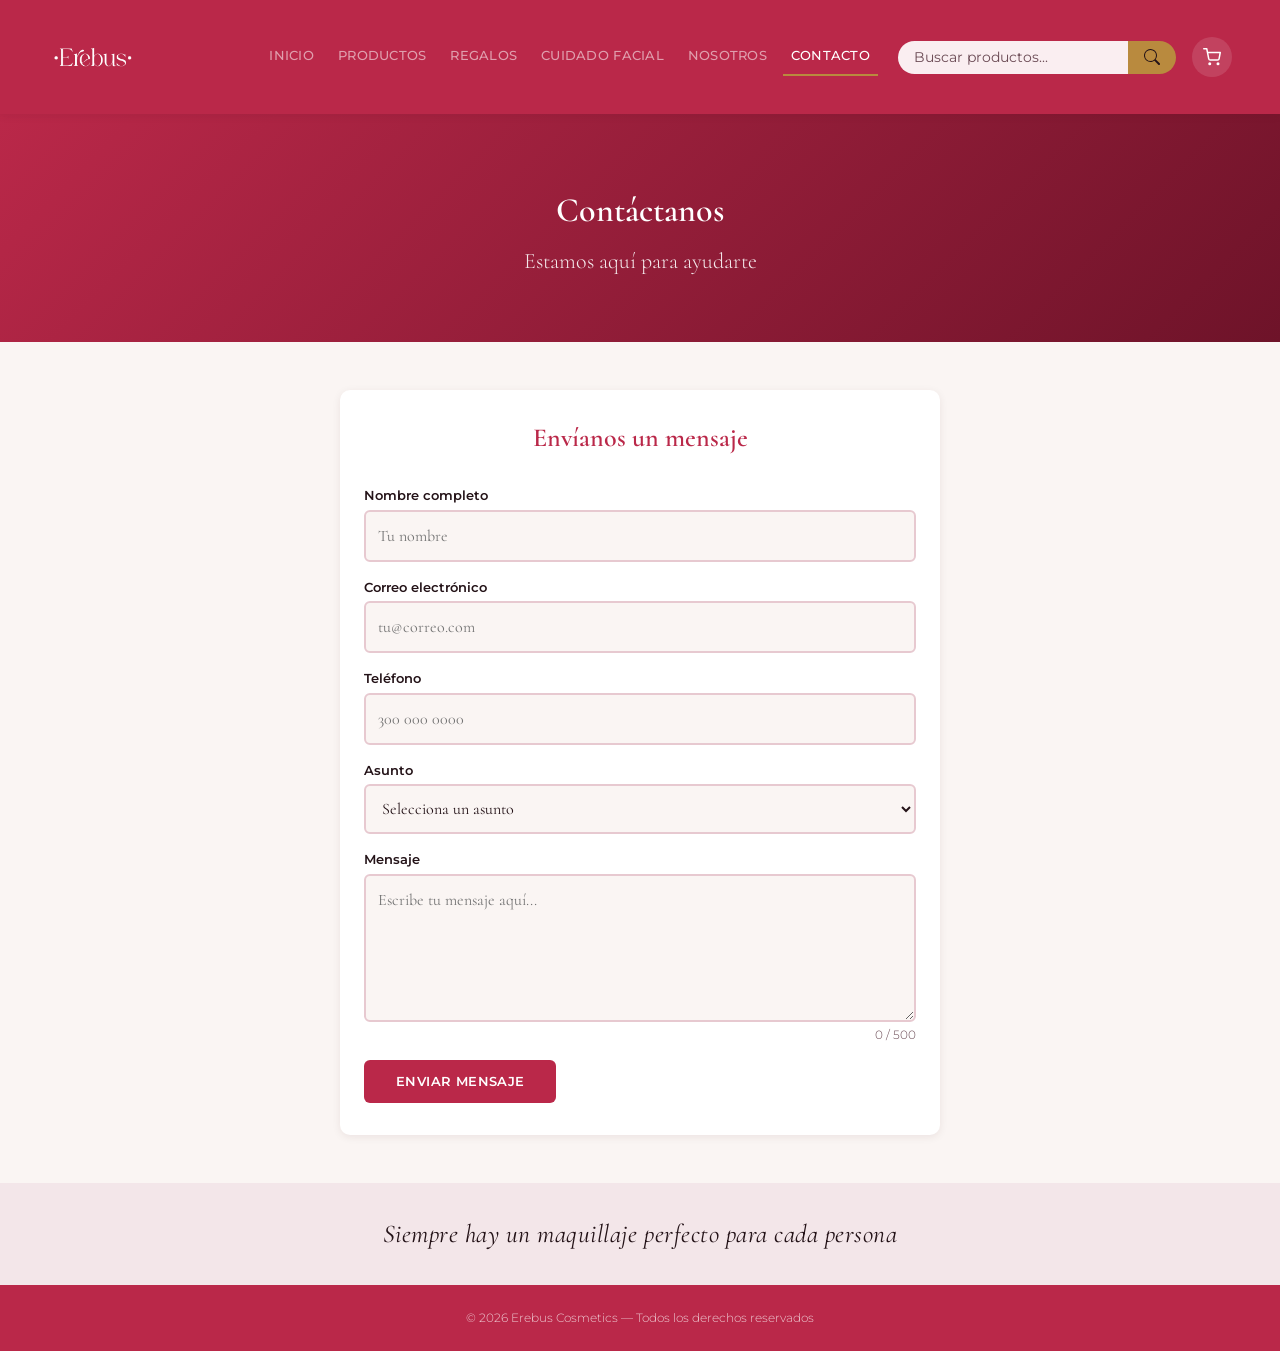
==== contacto.html @ d65393b6 "Actividad práctica 21" ====
<!DOCTYPE html>
<html lang="es">
<head>
    <meta charset="UTF-8">
    <meta name="viewport" content="width=device-width, initial-scale=1.0">
    <link rel="preconnect" href="https://fonts.googleapis.com">
    <link rel="preconnect" href="https://fonts.gstatic.com" crossorigin>
    <link href="https://fonts.googleapis.com/css2?family=Cormorant:ital,wght@0,300..700;1,300..700&family=Montserrat:ital,wght@0,100..900;1,100..900&display=swap" rel="stylesheet">
    <title>Contacto | Erebus Cosmetics</title>
    <link href="https://cdn.jsdelivr.net/npm/bootstrap@5.2.3/dist/css/bootstrap.min.css" rel="stylesheet" integrity="sha384-rbsA2VBKQhggwzxH7pPCaAqO46MgnOM80zW1RWuH61DGLwZJEdK2Kadq2F9CUG65" crossorigin="anonymous">
    <link rel="stylesheet" href="styles/css/main.css" />
</head>
<body>

    <!-- ===== BLOQUE: navbar (Bootstrap) ===== -->
    <nav class="navbar navbar-expand-lg navbar-dark navbar-erebus sticky-top">
        <div class="container-fluid px-4 px-lg-5">
            <a class="navbar-brand" href="index.html">
                <img src="img/erebus-logo.png" alt="Logo Erebus" class="navbar-erebus__logo">
            </a>
            <button class="navbar-toggler" type="button" data-bs-toggle="collapse" data-bs-target="#navErebus" aria-controls="navErebus" aria-expanded="false" aria-label="Abrir menú">
                <span class="navbar-toggler-icon"></span>
            </button>
            <div class="collapse navbar-collapse" id="navErebus">
                <ul class="navbar-nav ms-auto mb-2 mb-lg-0 align-items-lg-center">
                    <li class="nav-item">
                        <a class="nav-link" href="index.html">Inicio</a>
                    </li>
                    <li class="nav-item">
                        <a class="nav-link" href="maquillaje.html">Productos</a>
                    </li>
                    <li class="nav-item">
                        <a class="nav-link" href="regalos.html">Regalos</a>
                    </li>
                    <li class="nav-item">
                        <a class="nav-link" href="cuidado-facial.html">Cuidado Facial</a>
                    </li>
                    <li class="nav-item">
                        <a class="nav-link" href="nosotros.html">Nosotros</a>
                    </li>
                    <li class="nav-item">
                        <a class="nav-link active" aria-current="page" href="contacto.html">Contacto</a>
                    </li>
                </ul>
                <form class="navbar-erebus__buscador d-flex" role="search">
                    <input class="form-control" type="search" name="buscar" placeholder="Buscar productos..." aria-label="Buscar productos">
                    <button class="btn" type="submit" aria-label="Buscar">
                        <svg xmlns="http://www.w3.org/2000/svg" width="16" height="16" viewBox="0 0 16 16" fill="currentColor" aria-hidden="true">
                            <path d="M11.742 10.344a6.5 6.5 0 1 0-1.397 1.398h-.001q.044.06.098.115l3.85 3.85a1 1 0 0 0 1.415-1.414l-3.85-3.85a1 1 0 0 0-.115-.1zM12 6.5a5.5 5.5 0 1 1-11 0 5.5 5.5 0 0 1 11 0"/>
                        </svg>
                    </button>
                </form>
                <a class="navbar-erebus__carrito" href="#" aria-label="Ver carrito">
                    <img src="img/shopping-cart.svg" alt="">
                </a>
            </div>
        </div>
    </nav>

    <main>

        <!-- ===== BLOQUE: banner ===== -->
        <section class="banner">
            <h2 class="banner__titulo">Contáctanos</h2>
            <p class="banner__descripcion">Estamos aquí para ayudarte</p>
        </section>

        <!-- ===== BLOQUE: formulario-contacto =====
             Formulario principal de contacto -->
        <section class="formulario-contacto">

            <h2 class="formulario-contacto__titulo">Envíanos un mensaje</h2>

            <form class="formulario-contacto__form">

                <!-- ELEMENTO: formulario-contacto__grupo — campo nombre -->
                <div class="formulario-contacto__grupo">
                    <label class="formulario-contacto__etiqueta" for="nombre">Nombre completo</label>
                    <input
                        class="formulario-contacto__campo"
                        type="text"
                        id="nombre"
                        name="nombre"
                        placeholder="Tu nombre"
                        required
                    >
                </div>

                <!-- ELEMENTO: formulario-contacto__grupo — campo email -->
                <div class="formulario-contacto__grupo">
                    <label class="formulario-contacto__etiqueta" for="email">Correo electrónico</label>
                    <input
                        class="formulario-contacto__campo"
                        type="email"
                        id="email"
                        name="email"
                        placeholder="tu@correo.com"
                        required
                    >
                </div>

                <!-- ELEMENTO: formulario-contacto__grupo — campo teléfono -->
                <div class="formulario-contacto__grupo">
                    <label class="formulario-contacto__etiqueta" for="telefono">Teléfono</label>
                    <input
                        class="formulario-contacto__campo"
                        type="tel"
                        id="telefono"
                        name="telefono"
                        placeholder="300 000 0000"
                    >
                </div>

                <!-- ELEMENTO: formulario-contacto__grupo — campo asunto -->
                <div class="formulario-contacto__grupo">
                    <label class="formulario-contacto__etiqueta" for="asunto">Asunto</label>
                    <select class="formulario-contacto__campo" id="asunto" name="asunto">
                        <option value="">Selecciona un asunto</option>
                        <option value="pedido">Pedido mayorista</option>
                        <option value="productos">Información de productos</option>
                        <option value="regalos">Combos y regalos</option>
                        <option value="otro">Otro</option>
                    </select>
                </div>

                <!-- ELEMENTO: formulario-contacto__grupo — campo mensaje -->
                <div class="formulario-contacto__grupo">
                    <label class="formulario-contacto__etiqueta" for="mensaje">Mensaje</label>
                    <textarea
                        class="formulario-contacto__campo formulario-contacto__campo--textarea"
                        id="mensaje"
                        name="mensaje"
                        rows="5"
                        placeholder="Escribe tu mensaje aquí..."
                        required
                    ></textarea>
                </div>

                <!-- ELEMENTO: formulario-contacto__enviar — botón de envío -->
                <input
                    class="formulario-contacto__enviar"
                    type="submit"
                    value="Enviar mensaje"
                >

            </form>

        </section>

    </main>

    <!-- ===== BLOQUE: frase-inspiracional ===== -->
    <section class="frase-inspiracional">
        <p class="frase-inspiracional__texto">Siempre hay un maquillaje perfecto para cada persona</p>
    </section>

    <!-- ===== BLOQUE: pie-pagina ===== -->
    <footer class="pie-pagina">
        <p class="pie-pagina__creditos">&copy; 2026 Erebus Cosmetics — Todos los derechos reservados</p>
    </footer>

    <script src="https://cdn.jsdelivr.net/npm/bootstrap@5.2.3/dist/js/bootstrap.bundle.min.js" integrity="sha384-kenU1KFdBIe4zVF0s0G1M5b4hcpxyD9F7jL+jjXkk+Q2h455rYXK/7HAuoJl+0I4" crossorigin="anonymous"></script>
    <script src="js/carrito.js"></script>
    <script src="js/formulario.js"></script>

</body>
</html>
---- styles/css/main.css ----
*,
*::before,
*::after {
  margin: 0;
  padding: 0;
  box-sizing: border-box;
}

html {
  scroll-behavior: smooth;
}

@media (prefers-reduced-motion: reduce) {
  html {
    scroll-behavior: auto;
  }
  *,
  *::before,
  *::after {
    animation-duration: 0.01ms !important;
    animation-iteration-count: 1 !important;
    transition-duration: 0.01ms !important;
  }
}
body {
  width: 100%;
  min-height: 100vh;
  font-family: "Cormorant", Georgia, "Times New Roman", serif;
  font-size: 1rem;
  font-weight: 300;
  line-height: 1.5;
  color: #241318;
  background-color: #faf5f3;
}

h1, h2, h3, h4, h5, h6 {
  font-family: "Cormorant", Georgia, "Times New Roman", serif;
  font-weight: 600;
  line-height: 1.25;
  color: #241318;
}

a {
  color: #ba2849;
  text-decoration: none;
}

img {
  max-width: 100%;
  display: block;
}

input,
select,
textarea,
button {
  font-family: inherit;
  font-size: inherit;
  color: inherit;
}

:focus-visible {
  outline: 3px solid #b98a3e;
  outline-offset: 2px;
}

.navbar-erebus {
  background-color: #ba2849;
  box-shadow: 0 2px 8px rgba(61, 15, 29, 0.08);
  padding-block: 0.75rem;
}
@media (min-width: 992px) {
  .navbar-erebus {
    padding-block: 0.5rem;
  }
}

.navbar-erebus__logo {
  height: 72px;
  width: auto;
  max-width: 260px;
}
@media (min-width: 768px) {
  .navbar-erebus__logo {
    height: 88px;
  }
}

.navbar-erebus .nav-link {
  font-family: "Montserrat", Arial, Helvetica, sans-serif;
  font-size: 0.8125rem;
  font-weight: 500;
  text-transform: uppercase;
  letter-spacing: 0.02em;
  padding-block: 0.5rem;
  margin-inline: 0.25rem;
  border-bottom: 2px solid transparent;
  transition: all 0.25s ease;
}
.navbar-erebus .nav-link:hover {
  color: #ffffff;
}
.navbar-erebus .nav-link.active {
  color: #ffffff;
  border-bottom-color: #b98a3e;
}

.navbar-erebus .navbar-toggler {
  border-color: rgba(255, 255, 255, 0.4);
}
.navbar-erebus .navbar-toggler:focus {
  box-shadow: 0 0 0 3px rgba(185, 138, 62, 0.5);
}

.navbar-erebus__carrito {
  width: 40px;
  height: 40px;
  border-radius: 999px;
  display: flex;
  flex-direction: row;
  align-items: center;
  justify-content: center;
  background-color: rgba(255, 255, 255, 0.12);
  transition: all 0.25s ease;
}
.navbar-erebus__carrito img {
  width: 18px;
  filter: brightness(0) invert(1);
}
.navbar-erebus__carrito:hover {
  background-color: rgba(255, 255, 255, 0.22);
}

.navbar-erebus__buscador {
  width: 100%;
  margin-block: 0.75rem;
}
@media (min-width: 992px) {
  .navbar-erebus__buscador {
    width: auto;
    margin-block: 0;
    margin-inline: 1rem;
  }
}
.navbar-erebus__buscador .form-control {
  border: none;
  border-radius: 999px 0 0 999px;
  padding-inline: 1rem;
  background-color: rgba(255, 255, 255, 0.92);
  color: #241318;
  font-family: "Montserrat", Arial, Helvetica, sans-serif;
  font-size: 0.875rem;
}
.navbar-erebus__buscador .form-control::placeholder {
  color: #6b4b55;
}
.navbar-erebus__buscador .form-control:focus {
  box-shadow: 0 0 0 3px rgba(185, 138, 62, 0.45);
  background-color: #ffffff;
}
.navbar-erebus__buscador .btn {
  border: none;
  border-radius: 0 999px 999px 0;
  background-color: #b98a3e;
  color: #241318;
  padding-inline: 1rem;
  display: flex;
  align-items: center;
  transition: all 0.25s ease;
}
.navbar-erebus__buscador .btn:hover {
  background-color: #8f6a2c;
}
.navbar-erebus__buscador .btn:focus-visible {
  outline: 3px solid #ffffff;
  outline-offset: -3px;
}

.carousel-erebus .carousel-item {
  height: 65vh;
  min-height: 400px;
  max-height: 640px;
}
.carousel-erebus .carousel-item img {
  width: 100%;
  height: 100%;
  object-fit: cover;
  object-position: center 30%;
  filter: brightness(0.65);
}
.carousel-erebus .carousel-item:nth-child(1) img {
  object-position: center 25%;
}
.carousel-erebus .carousel-item:nth-child(2) img {
  object-position: center 35%;
}
.carousel-erebus .carousel-item:nth-child(3) img {
  object-position: center 30%;
}
.carousel-erebus .carousel-caption {
  bottom: 50%;
  transform: translateY(50%);
}
.carousel-erebus .carousel-caption h2 {
  font-family: "Cormorant", Georgia, "Times New Roman", serif;
  font-size: 1.75rem;
  font-weight: 600;
  color: #ffffff;
}
@media (min-width: 768px) {
  .carousel-erebus .carousel-caption h2 {
    font-size: 2.5rem;
  }
}
.carousel-erebus .carousel-caption p {
  font-family: "Montserrat", Arial, Helvetica, sans-serif;
  font-size: 1rem;
  max-width: 480px;
  margin-inline: auto;
}
@media (min-width: 768px) {
  .carousel-erebus .carousel-caption p {
    font-size: 1.125rem;
  }
}
.carousel-erebus .carousel-indicators [data-bs-target] {
  background-color: #b98a3e;
}
.carousel-erebus .carousel-control-prev-icon,
.carousel-erebus .carousel-control-next-icon {
  background-color: rgba(255, 255, 255, 0.25);
  border-radius: 999px;
  padding: 1rem;
  background-size: 55%;
}

.banner {
  width: 100%;
  padding: 3rem 1rem;
  text-align: center;
  background-image: linear-gradient(135deg, #ba2849 0%, #6e1329 100%);
  color: #ffffff;
}
@media (min-width: 768px) {
  .banner {
    padding: 4rem 1.5rem;
  }
}

.banner__titulo {
  width: 100%;
  font-weight: 600;
  font-size: 1.625rem;
  margin: 0.75rem 0;
  color: white;
}

@media (min-width: 768px) {
  .banner__titulo {
    font-size: 2.125rem;
  }
}

.banner__descripcion {
  max-width: 420px;
  margin: 0 auto;
  font-size: 1.125rem;
  opacity: 0.9;
}
@media (min-width: 768px) {
  .banner__descripcion {
    font-size: 1.375rem;
  }
}

.destacados,
.novedades,
.nosotros {
  width: 100%;
  max-width: 1100px;
  margin-inline: auto;
  padding-inline: 1rem;
  box-sizing: border-box;
  margin-block: 3rem;
}
@media (min-width: 1200px) {
  .destacados,
  .novedades,
  .nosotros {
    max-width: 1180px;
  }
}

.destacados,
.nosotros {
  display: flex;
  flex-direction: column;
  gap: 2rem;
}

.catalogo {
  width: 100%;
  max-width: 1200px;
  margin-inline: auto;
  padding-inline: 1rem;
  box-sizing: border-box;
  padding-block: 2rem;
  display: grid;
  grid-template-columns: 1fr;
  gap: 1.5rem;
}
@media (min-width: 480px) {
  .catalogo {
    grid-template-columns: repeat(2, 1fr);
  }
}
@media (min-width: 992px) {
  .catalogo {
    grid-template-columns: repeat(3, 1fr);
  }
}

.frase-inspiracional {
  width: 100%;
  padding: 2rem 1rem;
  background-color: #f3e6e9;
  text-align: center;
}

.frase-inspiracional__texto {
  font-family: "Cormorant", Georgia, "Times New Roman", serif;
  font-size: clamp(1.1rem, 2.5vw, 1.6rem);
  font-style: italic;
  font-weight: 400;
  color: #241318;
  margin: 0;
  letter-spacing: 0.02em;
}

.pie-pagina {
  padding: 1.5rem 1rem;
  background-color: #ba2849;
  text-align: center;
}

.pie-pagina__navegacion {
  display: flex;
  justify-content: center;
  flex-wrap: wrap;
  gap: 0.5rem 1.5rem;
  margin-bottom: 1rem;
}

.pie-pagina__enlace {
  color: rgba(255, 255, 255, 0.85);
  text-decoration: none;
  font-family: "Montserrat", Arial, Helvetica, sans-serif;
  font-size: 0.8125rem;
  font-weight: 400;
  transition: all 0.25s ease;
}
.pie-pagina__enlace:hover {
  color: #ffffff;
  text-decoration: underline;
}

.pie-pagina__creditos {
  font-family: "Montserrat", Arial, Helvetica, sans-serif;
  font-size: 0.75rem;
  color: rgba(255, 255, 255, 0.75);
  margin: 0;
}

.destacados__item {
  background-color: #ffffff;
  border-radius: 10px;
  box-shadow: 0 2px 8px rgba(61, 15, 29, 0.08);
  transition: all 0.25s ease;
  display: grid;
  grid-template-columns: 1fr;
  gap: 1.5rem;
  align-items: center;
  padding: 1.5rem;
}
@media (min-width: 768px) {
  .destacados__item {
    grid-template-columns: 1fr 1fr;
    padding: 2rem;
  }
}

.destacados__imagen {
  width: 100%;
  height: 220px;
  object-fit: cover;
  border-radius: 6px;
}
@media (min-width: 768px) {
  .destacados__imagen {
    height: 260px;
  }
}

.destacados__contenido {
  display: flex;
  flex-direction: column;
  gap: 1rem;
}

.destacados__titulo {
  font-size: 1.5rem;
  color: #ba2849;
}
@media (min-width: 768px) {
  .destacados__titulo {
    font-size: 1.75rem;
  }
}

.destacados__texto {
  font-size: 1rem;
  line-height: 1.7;
  color: #241318;
}

.destacados__boton {
  display: inline-block;
  padding: 0.75rem 1.5rem;
  background-color: #ba2849;
  color: #ffffff;
  text-decoration: none;
  border: none;
  border-radius: 6px;
  font-family: "Montserrat", Arial, Helvetica, sans-serif;
  font-size: 0.8125rem;
  font-weight: 600;
  text-transform: uppercase;
  letter-spacing: 0.03em;
  cursor: pointer;
  width: fit-content;
  transition: all 0.25s ease;
}
.destacados__boton:hover {
  background-color: #6e1329;
  transform: translateY(-2px);
  box-shadow: 0 2px 8px rgba(61, 15, 29, 0.08);
}
.destacados__boton:active {
  transform: translateY(0);
}
.destacados__boton:focus-visible {
  outline: 3px solid #b98a3e;
  outline-offset: 2px;
}

.novedades__titulo {
  font-size: 1.625rem;
  color: #ba2849;
  text-align: center;
  margin-bottom: 0.5rem;
}
@media (min-width: 768px) {
  .novedades__titulo {
    font-size: 1.875rem;
  }
}

.novedades__subtitulo {
  font-size: 1rem;
  color: #6b4b55;
  text-align: center;
  margin-bottom: 2rem;
}

.novedades__grid {
  display: grid;
  grid-template-columns: repeat(2, 1fr);
  gap: 1rem;
}
@media (min-width: 768px) {
  .novedades__grid {
    grid-template-columns: repeat(3, 1fr);
    gap: 1.5rem;
  }
}
@media (min-width: 1200px) {
  .novedades__grid {
    grid-template-columns: repeat(4, 1fr);
  }
}

.novedades__tarjeta {
  background-color: #ffffff;
  border-radius: 10px;
  box-shadow: 0 2px 8px rgba(61, 15, 29, 0.08);
  transition: all 0.25s ease;
}
.novedades__tarjeta:hover {
  transform: translateY(-4px);
  box-shadow: 0 6px 20px rgba(61, 15, 29, 0.14);
}
.novedades__tarjeta {
  padding: 1.5rem 1rem;
  text-align: center;
  cursor: pointer;
  display: flex;
  flex-direction: column;
  align-items: center;
  gap: 0.5rem;
}

.novedades__tarjeta--oferta {
  position: relative;
  border: 1px solid #b98a3e;
}
.novedades__tarjeta--oferta::before {
  content: "Oferta";
  position: absolute;
  top: 0.5rem;
  right: 0.5rem;
  background-color: #b98a3e;
  color: #241318;
  font-family: "Montserrat", Arial, Helvetica, sans-serif;
  font-size: 0.625rem;
  font-weight: 700;
  text-transform: uppercase;
  letter-spacing: 0.03em;
  padding: 0.25rem 0.5rem;
  border-radius: 999px;
}
.novedades__tarjeta--oferta .novedades__precio {
  color: #ba2849;
  font-weight: 700;
}

.novedades__imagen {
  width: 100%;
  max-width: 160px;
  height: auto;
  border-radius: 6px;
  margin-bottom: 0.25rem;
}

.novedades__nombre {
  font-size: 1rem;
  font-weight: 500;
  color: #241318;
  margin: 0;
}

.novedades__precio {
  font-family: "Montserrat", Arial, Helvetica, sans-serif;
  font-size: 0.875rem;
  font-weight: 400;
  color: #6b4b55;
  margin: 0;
}

.novedades__boton {
  display: inline-block;
  padding: 0.75rem 1.5rem;
  background-color: #ba2849;
  color: #ffffff;
  text-decoration: none;
  border: none;
  border-radius: 6px;
  font-family: "Montserrat", Arial, Helvetica, sans-serif;
  font-size: 0.8125rem;
  font-weight: 600;
  text-transform: uppercase;
  letter-spacing: 0.03em;
  cursor: pointer;
  width: fit-content;
  transition: all 0.25s ease;
}
.novedades__boton:hover {
  background-color: #6e1329;
  transform: translateY(-2px);
  box-shadow: 0 2px 8px rgba(61, 15, 29, 0.08);
}
.novedades__boton:active {
  transform: translateY(0);
}
.novedades__boton:focus-visible {
  outline: 3px solid #b98a3e;
  outline-offset: 2px;
}
.novedades__boton {
  margin-top: 0.25rem;
  padding: 0.5rem 1rem;
  font-size: 0.75rem;
}

.catalogo__tarjeta {
  background-color: #ffffff;
  border-radius: 10px;
  box-shadow: 0 2px 8px rgba(61, 15, 29, 0.08);
  transition: all 0.25s ease;
}
.catalogo__tarjeta:hover {
  transform: translateY(-4px);
  box-shadow: 0 6px 20px rgba(61, 15, 29, 0.14);
}
.catalogo__tarjeta {
  position: relative;
  cursor: pointer;
  text-align: center;
  padding: 1rem;
  overflow: hidden;
}

.catalogo__tarjeta--oferta {
  border: 1px solid #b98a3e;
}
.catalogo__tarjeta--oferta::before {
  content: "Oferta";
  position: absolute;
  top: 0.5rem;
  right: 0.5rem;
  background-color: #b98a3e;
  color: #241318;
  font-family: "Montserrat", Arial, Helvetica, sans-serif;
  font-size: 0.625rem;
  font-weight: 700;
  text-transform: uppercase;
  letter-spacing: 0.03em;
  padding: 0.25rem 0.5rem;
  border-radius: 999px;
}
.catalogo__tarjeta--oferta .catalogo__precio {
  color: #ba2849;
  font-weight: 700;
}

.catalogo__imagen {
  width: 100%;
  aspect-ratio: 1/1;
  object-fit: cover;
  border-radius: 6px;
  margin-bottom: 1rem;
}

.catalogo__nombre {
  font-weight: 500;
  font-size: 1.0625rem;
  margin-bottom: 0.25rem;
}

.catalogo__precio {
  font-weight: 400;
  font-size: 0.9375rem;
  color: #6b4b55;
}

.nosotros__seccion {
  background-color: #ffffff;
  border-radius: 10px;
  box-shadow: 0 2px 8px rgba(61, 15, 29, 0.08);
  transition: all 0.25s ease;
  display: grid;
  grid-template-columns: 1fr;
  gap: 1.5rem;
  align-items: center;
  padding: 1.5rem;
}
@media (min-width: 768px) {
  .nosotros__seccion {
    grid-template-columns: 1fr 1fr;
    padding: 2rem;
  }
}

.nosotros__imagen {
  width: 100%;
  height: 220px;
  object-fit: cover;
  border-radius: 6px;
}
@media (min-width: 768px) {
  .nosotros__imagen {
    height: 240px;
  }
}

.nosotros__contenido {
  display: flex;
  flex-direction: column;
  gap: 1rem;
}

.nosotros__titulo {
  font-size: 1.5rem;
  color: #ba2849;
}
@media (min-width: 768px) {
  .nosotros__titulo {
    font-size: 1.75rem;
  }
}

.nosotros__texto {
  font-size: 1rem;
  line-height: 1.7;
  color: #241318;
}

.formulario-contacto {
  background-color: #ffffff;
  border-radius: 10px;
  box-shadow: 0 2px 8px rgba(61, 15, 29, 0.08);
  transition: all 0.25s ease;
  width: 100%;
  max-width: 600px;
  margin: 3rem auto;
  padding: 2rem 1.5rem;
}
@media (max-width: 767px) {
  .formulario-contacto {
    max-width: 100%;
    border-radius: 0;
    margin-block: 1.5rem;
    box-shadow: none;
    border-top: 2px solid #e8aebd;
  }
}

.formulario-contacto__titulo {
  font-size: 1.625rem;
  color: #ba2849;
  text-align: center;
  margin-bottom: 2rem;
}

.formulario-contacto__form {
  display: flex;
  flex-direction: column;
  gap: 1rem;
}

.formulario-contacto__grupo {
  display: flex;
  flex-direction: column;
  gap: 0.25rem;
}

.formulario-contacto__etiqueta {
  font-family: "Montserrat", Arial, Helvetica, sans-serif;
  font-size: 0.8125rem;
  font-weight: 600;
  color: #241318;
}

.formulario-contacto__campo {
  width: 100%;
  padding: 0.75rem;
  border: 2px solid #e7c9d0;
  border-radius: 6px;
  font-family: "Cormorant", Georgia, "Times New Roman", serif;
  font-size: 1rem;
  background-color: #faf5f3;
  color: #241318;
  transition: all 0.25s ease;
}
.formulario-contacto__campo:hover {
  border-color: #ba2849;
}
.formulario-contacto__campo:focus-visible {
  outline: none;
  border-color: #ba2849;
  box-shadow: 0 0 0 4px rgba(186, 40, 73, 0.15);
}

.formulario-contacto__campo--textarea {
  resize: vertical;
  min-height: 120px;
}

.formulario-contacto__enviar {
  display: inline-block;
  padding: 0.75rem 1.5rem;
  background-color: #ba2849;
  color: #ffffff;
  text-decoration: none;
  border: none;
  border-radius: 6px;
  font-family: "Montserrat", Arial, Helvetica, sans-serif;
  font-size: 0.8125rem;
  font-weight: 600;
  text-transform: uppercase;
  letter-spacing: 0.03em;
  cursor: pointer;
  width: fit-content;
  transition: all 0.25s ease;
}
.formulario-contacto__enviar:hover {
  background-color: #6e1329;
  transform: translateY(-2px);
  box-shadow: 0 2px 8px rgba(61, 15, 29, 0.08);
}
.formulario-contacto__enviar:active {
  transform: translateY(0);
}
.formulario-contacto__enviar:focus-visible {
  outline: 3px solid #b98a3e;
  outline-offset: 2px;
}
.formulario-contacto__enviar {
  align-self: flex-start;
  padding: 0.75rem 2rem;
}
@media (max-width: 479px) {
  .formulario-contacto__enviar {
    width: 100%;
    text-align: center;
    align-self: stretch;
  }
}

.navbar-erebus__menu, .menu-lateral__cerrar, .carrito__cerrar, .carrito__cantidad-btn, .carrito__eliminar {
  border: 0;
  background: transparent;
  cursor: pointer;
}

.navbar-erebus__menu {
  display: none;
  margin-right: 0.75rem;
  padding: 0.5rem;
  border-radius: 6px;
  transition: all 0.25s ease;
}
.navbar-erebus__menu:hover {
  background-color: rgba(255, 255, 255, 0.15);
}

.navbar-erebus__menu-icono {
  width: 1.75rem;
  height: 1.75rem;
}

.navbar-erebus__carrito {
  position: relative;
}

.navbar-erebus__badge {
  display: flex;
  flex-direction: row;
  align-items: center;
  justify-content: center;
  position: absolute;
  top: -4px;
  right: -4px;
  min-width: 1.25rem;
  height: 1.25rem;
  padding-inline: 0.3125rem;
  border-radius: 999px;
  background-color: #fff;
  color: #ba2849;
  box-shadow: 0 0 0 2px #ba2849;
  font-family: "Montserrat", Arial, Helvetica, sans-serif;
  font-size: 0.6875rem;
  font-weight: 700;
  line-height: 1;
}
.navbar-erebus__badge[hidden] {
  display: none;
}

.navbar-erebus__badge--salto {
  animation: salto-badge 0.35s ease;
}

.navbar-erebus--compacta {
  box-shadow: 0 6px 20px rgba(61, 15, 29, 0.14);
}
.navbar-erebus--compacta .navbar-erebus__menu {
  display: flex;
  flex-direction: row;
  align-items: center;
  justify-content: center;
  animation: aparecer-menu 0.25s ease;
}
.navbar-erebus--compacta .navbar-nav {
  display: none;
}
@media (min-width: 992px) {
  .navbar-erebus--compacta .navbar-erebus__buscador {
    margin-left: auto;
  }
}

@keyframes aparecer-menu {
  from {
    opacity: 0;
    transform: translateX(-8px);
  }
}
@keyframes salto-badge {
  50% {
    transform: scale(1.35);
  }
}
.catalogo__agregar {
  display: inline-block;
  padding: 0.75rem 1.5rem;
  background-color: #ba2849;
  color: #fff;
  text-decoration: none;
  border: none;
  border-radius: 6px;
  font-family: "Montserrat", Arial, Helvetica, sans-serif;
  font-size: 0.8125rem;
  font-weight: 600;
  text-transform: uppercase;
  letter-spacing: 0.03em;
  cursor: pointer;
  width: fit-content;
  transition: all 0.25s ease;
  margin-top: 0.75rem;
}
.catalogo__agregar:hover {
  background-color: #6e1329;
  transform: translateY(-2px);
  box-shadow: 0 2px 8px rgba(61, 15, 29, 0.08);
}
.catalogo__agregar:active {
  transform: translateY(0);
}
.catalogo__agregar:focus-visible {
  outline: 3px solid #b98a3e;
  outline-offset: 2px;
}
.catalogo__agregar--agregado, .catalogo__agregar--agregado:hover {
  background-color: #2e7d4f;
  color: #fff;
}

.novedades__agregar {
  display: inline-block;
  padding: 0.75rem 1.5rem;
  background-color: #ba2849;
  color: #fff;
  text-decoration: none;
  border: none;
  border-radius: 6px;
  font-family: "Montserrat", Arial, Helvetica, sans-serif;
  font-size: 0.8125rem;
  font-weight: 600;
  text-transform: uppercase;
  letter-spacing: 0.03em;
  cursor: pointer;
  width: fit-content;
  transition: all 0.25s ease;
  margin-top: 0.75rem;
  padding: 0.5rem 1rem;
  font-size: 0.75rem;
}
.novedades__agregar:hover {
  background-color: #6e1329;
  transform: translateY(-2px);
  box-shadow: 0 2px 8px rgba(61, 15, 29, 0.08);
}
.novedades__agregar:active {
  transform: translateY(0);
}
.novedades__agregar:focus-visible {
  outline: 3px solid #b98a3e;
  outline-offset: 2px;
}
.novedades__agregar--agregado, .novedades__agregar--agregado:hover {
  background-color: #2e7d4f;
  color: #fff;
}

.catalogo__tarjeta--oculta {
  display: none !important;
}

.catalogo__sin-resultados {
  grid-column: 1/-1;
  padding-block: 2rem;
  text-align: center;
  font-family: "Montserrat", Arial, Helvetica, sans-serif;
  font-size: 0.9375rem;
  color: #6b4b55;
}

.pagina--bloqueada {
  overflow: hidden;
}

.velo {
  position: fixed;
  inset: 0;
  background-color: rgba(36, 19, 24, 0.55);
  opacity: 0;
  visibility: hidden;
  transition: opacity 0.3s, visibility 0.3s;
  z-index: 1040;
}

.velo--visible {
  opacity: 1;
  visibility: visible;
}

.menu-lateral {
  position: fixed;
  top: 0;
  bottom: 0;
  left: 0;
  display: flex;
  flex-direction: column;
  width: min(20rem, 100vw);
  visibility: hidden;
  transition: transform 0.3s ease, visibility 0.3s;
  z-index: 1050;
  transform: translateX(-100%);
  background-color: #ba2849;
  color: #fff;
  box-shadow: 0 12px 32px rgba(61, 15, 29, 0.18);
}
.menu-lateral--abierto {
  transform: none;
  visibility: visible;
}

.menu-lateral__cabecera {
  display: flex;
  align-items: center;
  justify-content: space-between;
  padding: 1rem 1.5rem;
  border-bottom: 1px solid rgba(255, 255, 255, 0.25);
}

.menu-lateral__logo {
  height: 2.75rem;
  width: auto;
}

.menu-lateral__cerrar {
  width: 2.375rem;
  height: 2.375rem;
  font-size: 1.875rem;
  line-height: 1;
  border-radius: 999px;
  transition: all 0.25s ease;
  color: inherit;
}
.menu-lateral__cerrar:hover {
  background-color: rgba(255, 255, 255, 0.18);
}

.menu-lateral__nav {
  display: flex;
  flex-direction: column;
  flex: 1;
  padding-block: 0.75rem;
  overflow-y: auto;
}

.menu-lateral__enlace {
  padding: 1rem 1.5rem;
  border-left: 3px solid transparent;
  color: rgba(255, 255, 255, 0.9);
  font-family: "Montserrat", Arial, Helvetica, sans-serif;
  font-size: 0.8125rem;
  font-weight: 500;
  text-transform: uppercase;
  letter-spacing: 0.02em;
  transition: all 0.25s ease;
}
.menu-lateral__enlace:hover {
  background-color: rgba(255, 255, 255, 0.14);
  color: #fff;
}

.menu-lateral__enlace--activo {
  border-left-color: #b98a3e;
  background-color: rgba(255, 255, 255, 0.18);
  color: #fff;
  font-weight: 600;
}

.menu-lateral__pie {
  padding: 1rem 1.5rem;
  border-top: 1px solid rgba(255, 255, 255, 0.25);
  font-family: "Cormorant", Georgia, "Times New Roman", serif;
  font-size: 1.125rem;
  font-style: italic;
  color: rgba(255, 255, 255, 0.8);
}

.carrito {
  position: fixed;
  top: var(--navbar-alto, 100px);
  bottom: 0;
  right: 0;
  display: flex;
  flex-direction: column;
  width: min(31.25rem, 100vw);
  visibility: hidden;
  transition: transform 0.3s ease, visibility 0.3s;
  z-index: 1050;
  transform: translateX(100%);
  padding: 1.5625rem;
  background-color: #fff;
  color: #241318;
  font-family: "Montserrat", Arial, Helvetica, sans-serif;
  box-shadow: -19px -1px 22px -15px rgba(36, 19, 24, 0.3);
}
.carrito--abierto {
  transform: none;
  visibility: visible;
}

.carrito__cerrar {
  position: absolute;
  top: 0.75rem;
  right: 0.75rem;
  width: 1.5625rem;
}

.carrito__icono {
  width: 100%;
}

.carrito__titulo {
  width: 100%;
  padding-block: 1.5625rem;
  text-align: center;
  font-size: 1.25rem;
  font-weight: 600;
  letter-spacing: 0.08em;
}

.carrito__lista {
  flex: 1;
  list-style: none;
  overflow-y: auto;
}

.carrito__articulo {
  display: flex;
  flex-wrap: wrap;
  justify-content: space-between;
  align-items: center;
  gap: 0.5rem 0.75rem;
  padding: 1rem 0.75rem;
  border-bottom: 1px solid #e7c9d0;
}

.carrito__imagen {
  width: 3.75rem;
  height: 3.75rem;
  object-fit: cover;
  border-radius: 6px;
}

.carrito__precio {
  font-size: 0.8125rem;
  font-weight: 300;
  color: #6b4b55;
}

.carrito__nombre {
  flex: 1 1 6.875rem;
  min-width: 0;
  font-size: 0.875rem;
  font-weight: 500;
}

.carrito__cantidad {
  display: inline-flex;
  align-items: center;
  border: 1px solid #e7c9d0;
  border-radius: 999px;
}

.carrito__cantidad-btn {
  width: 1.75rem;
  height: 1.75rem;
  border-radius: 999px;
  font-size: 1.0625rem;
  transition: all 0.25s ease;
}
.carrito__cantidad-btn:hover {
  background-color: #f6e2e7;
}

.carrito__cantidad-valor {
  min-width: 1.5rem;
  text-align: center;
  font-size: 0.875rem;
  font-weight: 600;
}

.carrito__eliminar {
  width: 1.5625rem;
}

.carrito__vacio {
  padding-block: 3rem;
  text-align: center;
  font-size: 0.875rem;
  line-height: 1.6;
  color: #6b4b55;
}

.carrito__pie {
  padding-top: 1rem;
  border-top: 1px solid #e7c9d0;
}

.carrito__total {
  display: flex;
  justify-content: space-between;
  align-items: baseline;
  margin-bottom: 1rem;
  font-size: 0.9375rem;
}

.carrito__total-valor {
  font-size: 1.1875rem;
  color: #ba2849;
}

.carrito__vaciar {
  width: 100%;
  padding: 0.75rem;
  border: 2px solid #ba2849;
  border-radius: 6px;
  background-color: transparent;
  color: #ba2849;
  font-family: "Montserrat", Arial, Helvetica, sans-serif;
  font-size: 0.8125rem;
  font-weight: 600;
  text-transform: uppercase;
  letter-spacing: 0.03em;
  cursor: pointer;
  transition: all 0.25s ease;
}
.carrito__vaciar:hover:not(:disabled) {
  background-color: #ba2849;
  color: #fff;
}
.carrito__vaciar:disabled {
  opacity: 0.4;
  cursor: not-allowed;
}

.aviso {
  position: fixed;
  left: 50%;
  bottom: 1.5rem;
  max-width: 90vw;
  padding: 0.75rem 1.5rem;
  border-radius: 999px;
  background-color: #6e1329;
  color: #fff;
  box-shadow: 0 6px 20px rgba(61, 15, 29, 0.14);
  font-family: "Montserrat", Arial, Helvetica, sans-serif;
  font-size: 0.875rem;
  font-weight: 500;
  text-align: center;
  opacity: 0;
  pointer-events: none;
  transform: translate(-50%, 20px);
  transition: opacity 0.25s, transform 0.25s;
  z-index: 1060;
}

.aviso--visible {
  opacity: 1;
  transform: translate(-50%, 0);
}

.formulario-contacto__campo--invalido,
.formulario-contacto__campo--invalido:hover,
.formulario-contacto__campo--invalido:focus-visible {
  border-color: #b3261e;
  box-shadow: 0 0 0 4px rgba(179, 38, 30, 0.15);
}

.formulario-contacto__campo--valido,
.formulario-contacto__campo--valido:hover,
.formulario-contacto__campo--valido:focus-visible {
  border-color: #2e7d4f;
}

.formulario-contacto__error {
  margin-top: 0.25rem;
  font-family: "Montserrat", Arial, Helvetica, sans-serif;
  font-size: 0.8125rem;
  color: #b3261e;
}

.formulario-contacto__contador {
  font-family: "Montserrat", Arial, Helvetica, sans-serif;
  font-size: 0.75rem;
  text-align: right;
  color: #6b4b55;
}

.formulario-contacto__contador--limite {
  font-weight: 600;
  color: #b3261e;
}

.formulario-contacto__estado {
  padding: 0.75rem 1rem;
  border-radius: 6px;
  font-family: "Montserrat", Arial, Helvetica, sans-serif;
  font-size: 0.875rem;
}

.formulario-contacto__estado--exito {
  background-color: rgba(46, 125, 79, 0.1);
  color: #2e7d4f;
}

.formulario-contacto__estado--error {
  background-color: rgba(179, 38, 30, 0.1);
  color: #b3261e;
}



.carrito__articulo :has(> button:not(.carrito__eliminar)) {
  display: inline-flex;
  align-items: center;
  gap: 0.125rem;
  padding: 0.1875rem;
  border: 1px solid #e7c9d0;
  border-radius: 999px;
  background-color: #faf5f3;
}
.carrito__articulo button:not(.carrito__eliminar) {
  display: inline-flex;
  align-items: center;
  justify-content: center;
  width: 1.75rem;
  height: 1.75rem;
  padding: 0;
  border: 0;
  border-radius: 999px;
  background-color: #fff;
  color: #ba2849;
  box-shadow: 0 1px 3px rgba(61, 15, 29, 0.12);
  font-family: "Montserrat", Arial, Helvetica, sans-serif;
  font-size: 1.125rem;
  font-weight: 600;
  line-height: 1;
  cursor: pointer;
  transition: all 0.25s ease;
}
.carrito__articulo button:not(.carrito__eliminar):hover {
  background-color: #ba2849;
  color: #fff;
}
.carrito__articulo button:not(.carrito__eliminar):focus-visible {
  outline: 3px solid #b98a3e;
  outline-offset: 2px;
}
.carrito__articulo :has(> button:not(.carrito__eliminar)) > :not(button) {
  min-width: 1.75rem;
  text-align: center;
  color: #241318;
  font-family: "Montserrat", Arial, Helvetica, sans-serif;
  font-size: 0.875rem;
  font-weight: 600;
}
.carrito__eliminar {
  opacity: 0.6;
  transition: all 0.25s ease;
}
.carrito__eliminar:hover {
  opacity: 1;
  transform: scale(1.1);
}
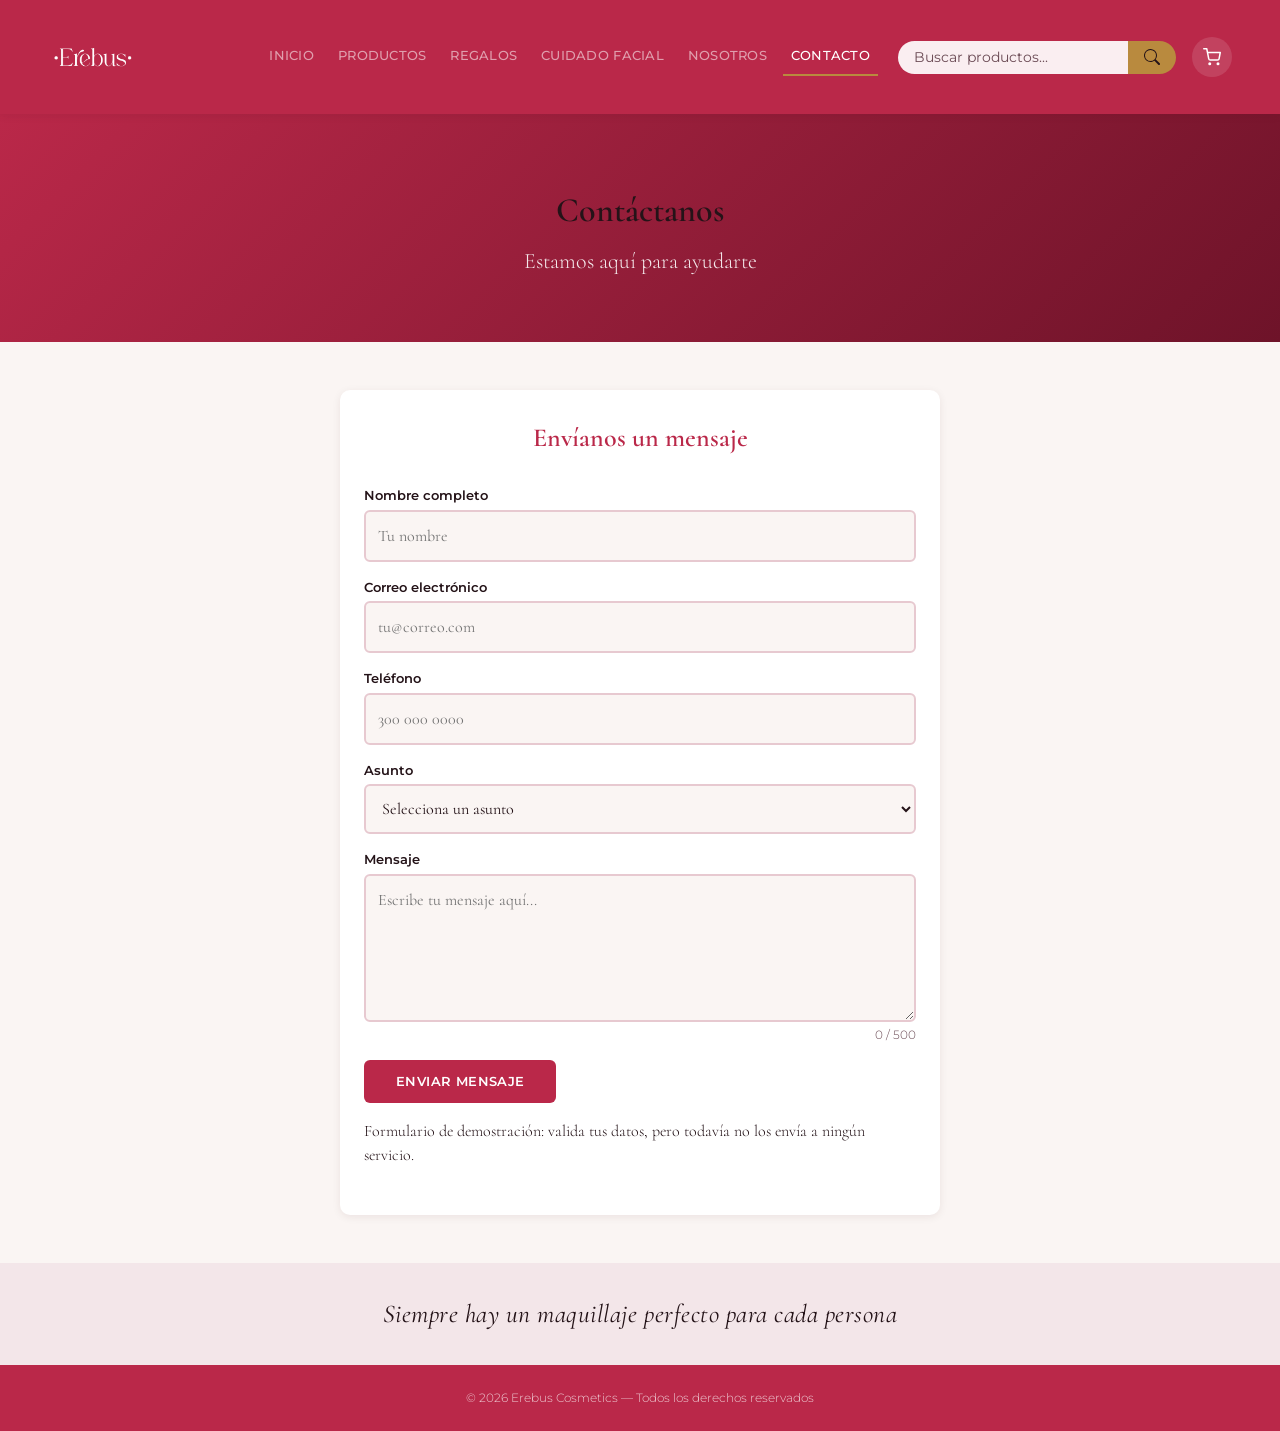
==== commit 9cff56bb: "Mover parciales a styles/sass, recompilar CSS y aclarar formulario de demostración" ====
--- a/contacto.html
+++ b/contacto.html
@@ -142,7 +142,7 @@
                     type="submit"
                     value="Enviar mensaje"
                 >
-
+                    <p class="formulario-contacto__nota">Formulario de demostración: valida tus datos, pero todavía no los envía a ningún servicio.</p>
             </form>
 
         </section>
--- a/styles/css/main.css
+++ b/styles/css/main.css
@@ -252,9 +252,7 @@
   font-weight: 600;
   font-size: 1.625rem;
   margin: 0.75rem 0;
-  color: white;
-}
-
+}
 @media (min-width: 768px) {
   .banner__titulo {
     font-size: 2.125rem;
@@ -816,7 +814,7 @@
   }
 }
 
-.navbar-erebus__menu, .menu-lateral__cerrar, .carrito__cerrar, .carrito__cantidad-btn, .carrito__eliminar {
+.carrito__eliminar, .carrito__cantidad-btn, .carrito__cerrar, .menu-lateral__cerrar, .navbar-erebus__menu {
   border: 0;
   background: transparent;
   cursor: pointer;
@@ -854,7 +852,7 @@
   height: 1.25rem;
   padding-inline: 0.3125rem;
   border-radius: 999px;
-  background-color: #fff;
+  background-color: #ffffff;
   color: #ba2849;
   box-shadow: 0 0 0 2px #ba2849;
   font-family: "Montserrat", Arial, Helvetica, sans-serif;
@@ -904,7 +902,7 @@
   display: inline-block;
   padding: 0.75rem 1.5rem;
   background-color: #ba2849;
-  color: #fff;
+  color: #ffffff;
   text-decoration: none;
   border: none;
   border-radius: 6px;
@@ -916,7 +914,6 @@
   cursor: pointer;
   width: fit-content;
   transition: all 0.25s ease;
-  margin-top: 0.75rem;
 }
 .catalogo__agregar:hover {
   background-color: #6e1329;
@@ -930,16 +927,19 @@
   outline: 3px solid #b98a3e;
   outline-offset: 2px;
 }
+.catalogo__agregar {
+  margin-top: 0.75rem;
+}
 .catalogo__agregar--agregado, .catalogo__agregar--agregado:hover {
   background-color: #2e7d4f;
-  color: #fff;
+  color: #ffffff;
 }
 
 .novedades__agregar {
   display: inline-block;
   padding: 0.75rem 1.5rem;
   background-color: #ba2849;
-  color: #fff;
+  color: #ffffff;
   text-decoration: none;
   border: none;
   border-radius: 6px;
@@ -951,9 +951,6 @@
   cursor: pointer;
   width: fit-content;
   transition: all 0.25s ease;
-  margin-top: 0.75rem;
-  padding: 0.5rem 1rem;
-  font-size: 0.75rem;
 }
 .novedades__agregar:hover {
   background-color: #6e1329;
@@ -967,9 +964,16 @@
   outline: 3px solid #b98a3e;
   outline-offset: 2px;
 }
+.novedades__agregar {
+  margin-top: 0.75rem;
+}
 .novedades__agregar--agregado, .novedades__agregar--agregado:hover {
   background-color: #2e7d4f;
-  color: #fff;
+  color: #ffffff;
+}
+.novedades__agregar {
+  padding: 0.5rem 1rem;
+  font-size: 0.75rem;
 }
 
 .catalogo__tarjeta--oculta {
@@ -1016,13 +1020,15 @@
   transition: transform 0.3s ease, visibility 0.3s;
   z-index: 1050;
   transform: translateX(-100%);
-  background-color: #ba2849;
-  color: #fff;
-  box-shadow: 0 12px 32px rgba(61, 15, 29, 0.18);
 }
 .menu-lateral--abierto {
   transform: none;
   visibility: visible;
+}
+.menu-lateral {
+  background-color: #ba2849;
+  color: #ffffff;
+  box-shadow: 0 12px 32px rgba(61, 15, 29, 0.18);
 }
 
 .menu-lateral__cabecera {
@@ -1072,13 +1078,13 @@
 }
 .menu-lateral__enlace:hover {
   background-color: rgba(255, 255, 255, 0.14);
-  color: #fff;
+  color: #ffffff;
 }
 
 .menu-lateral__enlace--activo {
   border-left-color: #b98a3e;
   background-color: rgba(255, 255, 255, 0.18);
-  color: #fff;
+  color: #ffffff;
   font-weight: 600;
 }
 
@@ -1103,15 +1109,17 @@
   transition: transform 0.3s ease, visibility 0.3s;
   z-index: 1050;
   transform: translateX(100%);
-  padding: 1.5625rem;
-  background-color: #fff;
-  color: #241318;
-  font-family: "Montserrat", Arial, Helvetica, sans-serif;
-  box-shadow: -19px -1px 22px -15px rgba(36, 19, 24, 0.3);
 }
 .carrito--abierto {
   transform: none;
   visibility: visible;
+}
+.carrito {
+  padding: 1.5625rem;
+  background-color: #ffffff;
+  color: #241318;
+  font-family: "Montserrat", Arial, Helvetica, sans-serif;
+  box-shadow: -19px -1px 22px -15px rgba(36, 19, 24, 0.3);
 }
 
 .carrito__cerrar {
@@ -1242,7 +1250,7 @@
 }
 .carrito__vaciar:hover:not(:disabled) {
   background-color: #ba2849;
-  color: #fff;
+  color: #ffffff;
 }
 .carrito__vaciar:disabled {
   opacity: 0.4;
@@ -1257,7 +1265,7 @@
   padding: 0.75rem 1.5rem;
   border-radius: 999px;
   background-color: #6e1329;
-  color: #fff;
+  color: #ffffff;
   box-shadow: 0 6px 20px rgba(61, 15, 29, 0.14);
   font-family: "Montserrat", Arial, Helvetica, sans-serif;
   font-size: 0.875rem;
@@ -1275,57 +1283,6 @@
   transform: translate(-50%, 0);
 }
 
-.formulario-contacto__campo--invalido,
-.formulario-contacto__campo--invalido:hover,
-.formulario-contacto__campo--invalido:focus-visible {
-  border-color: #b3261e;
-  box-shadow: 0 0 0 4px rgba(179, 38, 30, 0.15);
-}
-
-.formulario-contacto__campo--valido,
-.formulario-contacto__campo--valido:hover,
-.formulario-contacto__campo--valido:focus-visible {
-  border-color: #2e7d4f;
-}
-
-.formulario-contacto__error {
-  margin-top: 0.25rem;
-  font-family: "Montserrat", Arial, Helvetica, sans-serif;
-  font-size: 0.8125rem;
-  color: #b3261e;
-}
-
-.formulario-contacto__contador {
-  font-family: "Montserrat", Arial, Helvetica, sans-serif;
-  font-size: 0.75rem;
-  text-align: right;
-  color: #6b4b55;
-}
-
-.formulario-contacto__contador--limite {
-  font-weight: 600;
-  color: #b3261e;
-}
-
-.formulario-contacto__estado {
-  padding: 0.75rem 1rem;
-  border-radius: 6px;
-  font-family: "Montserrat", Arial, Helvetica, sans-serif;
-  font-size: 0.875rem;
-}
-
-.formulario-contacto__estado--exito {
-  background-color: rgba(46, 125, 79, 0.1);
-  color: #2e7d4f;
-}
-
-.formulario-contacto__estado--error {
-  background-color: rgba(179, 38, 30, 0.1);
-  color: #b3261e;
-}
-
-
-
 .carrito__articulo :has(> button:not(.carrito__eliminar)) {
   display: inline-flex;
   align-items: center;
@@ -1335,6 +1292,7 @@
   border-radius: 999px;
   background-color: #faf5f3;
 }
+
 .carrito__articulo button:not(.carrito__eliminar) {
   display: inline-flex;
   align-items: center;
@@ -1354,14 +1312,17 @@
   cursor: pointer;
   transition: all 0.25s ease;
 }
+
 .carrito__articulo button:not(.carrito__eliminar):hover {
   background-color: #ba2849;
   color: #fff;
 }
+
 .carrito__articulo button:not(.carrito__eliminar):focus-visible {
   outline: 3px solid #b98a3e;
   outline-offset: 2px;
 }
+
 .carrito__articulo :has(> button:not(.carrito__eliminar)) > :not(button) {
   min-width: 1.75rem;
   text-align: center;
@@ -1370,11 +1331,64 @@
   font-size: 0.875rem;
   font-weight: 600;
 }
+
 .carrito__eliminar {
   opacity: 0.6;
   transition: all 0.25s ease;
 }
+
 .carrito__eliminar:hover {
   opacity: 1;
   transform: scale(1.1);
 }
+
+.formulario-contacto__campo--invalido,
+.formulario-contacto__campo--invalido:hover,
+.formulario-contacto__campo--invalido:focus-visible {
+  border-color: #b3261e;
+  box-shadow: 0 0 0 4px rgba(179, 38, 30, 0.15);
+}
+
+.formulario-contacto__campo--valido,
+.formulario-contacto__campo--valido:hover,
+.formulario-contacto__campo--valido:focus-visible {
+  border-color: #2e7d4f;
+}
+
+.formulario-contacto__error {
+  margin-top: 0.25rem;
+  font-family: "Montserrat", Arial, Helvetica, sans-serif;
+  font-size: 0.8125rem;
+  color: #b3261e;
+}
+
+.formulario-contacto__contador {
+  font-family: "Montserrat", Arial, Helvetica, sans-serif;
+  font-size: 0.75rem;
+  text-align: right;
+  color: #6b4b55;
+}
+
+.formulario-contacto__contador--limite {
+  font-weight: 600;
+  color: #b3261e;
+}
+
+.formulario-contacto__estado {
+  padding: 0.75rem 1rem;
+  border-radius: 6px;
+  font-family: "Montserrat", Arial, Helvetica, sans-serif;
+  font-size: 0.875rem;
+}
+
+.formulario-contacto__estado--exito {
+  background-color: rgba(46, 125, 79, 0.1);
+  color: #2e7d4f;
+}
+
+.formulario-contacto__estado--error {
+  background-color: rgba(179, 38, 30, 0.1);
+  color: #b3261e;
+}
+
+/*# sourceMappingURL=main.css.map */
